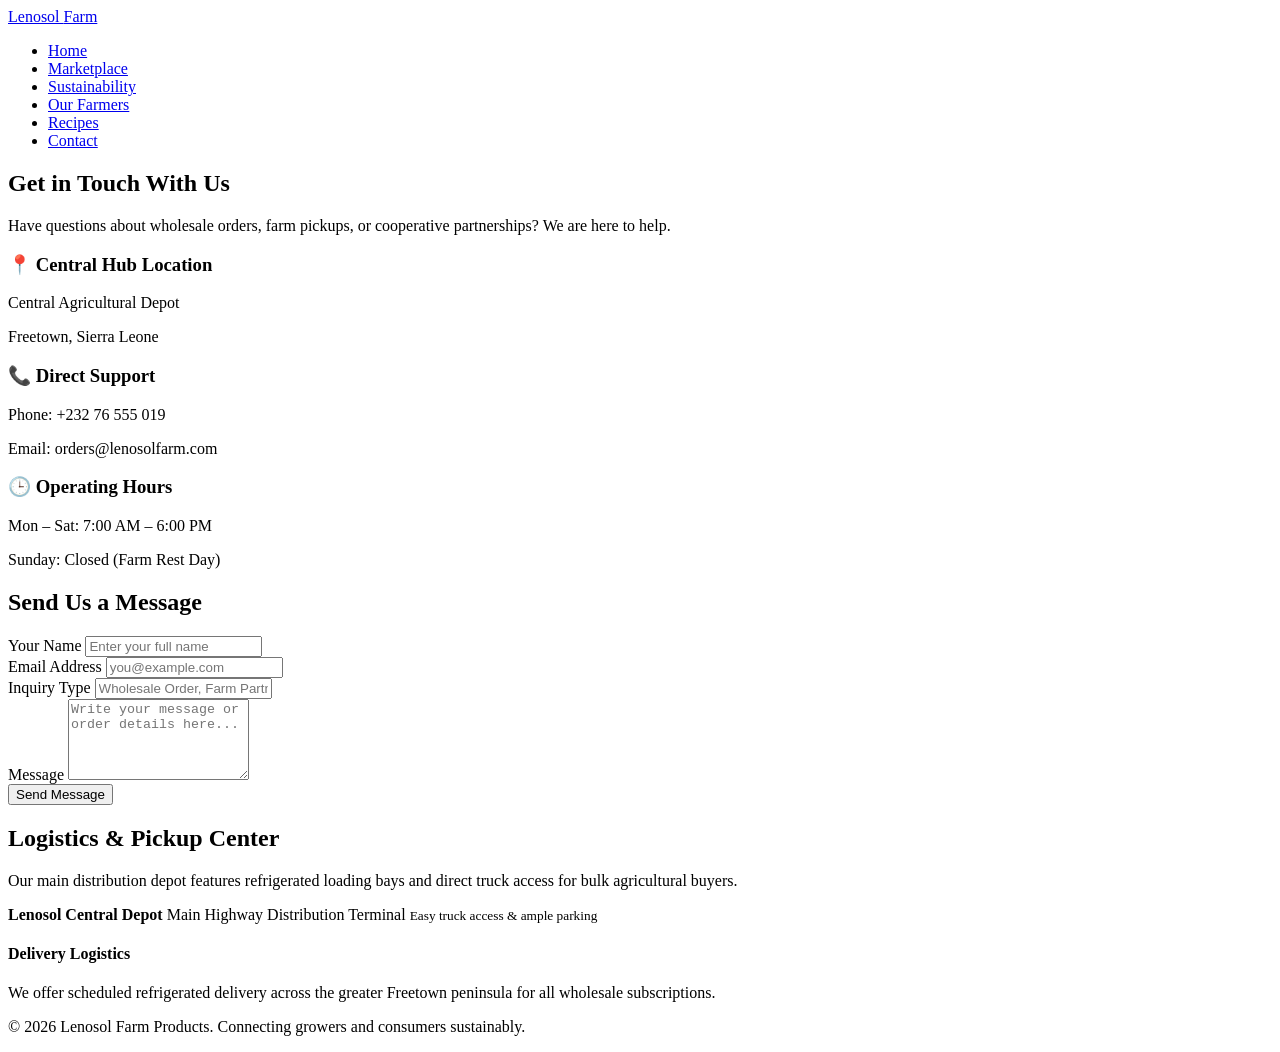
==== contact.html @ 96709413 "add contact page and css file" ====
<!doctype html>
<html lang="en">
  <head>
    <meta charset="UTF-8" />
    <meta name="viewport" content="width=device-width, initial-scale=1.0" />
    <title>Contact Us | Lenosol Farm Products</title>
    <link rel="stylesheet" href="css/contact.css" />
  </head>
  <body>
    <!-- Sticky Navbar -->
    <header class="navbar">
      <div class="container nav-container">
        <a href="index.html" class="logo">Lenosol <span>Farm</span></a>
        <nav>
          <ul class="nav-links">
            <li><a href="index.html">Home</a></li>
            <li><a href="marketplace.html">Marketplace</a></li>
            <li><a href="sustainability.html">Sustainability</a></li>
            <li><a href="farmers.html">Our Farmers</a></li>
            <li><a href="recipes.html">Recipes</a></li>
            <li><a href="contact.html" class="active">Contact</a></li>
          </ul>
        </nav>
      </div>
    </header>

    <!-- Section 1: Contact Banner -->
    <section class="contact-banner">
      <div class="container">
        <h1>Get in Touch With Us</h1>
        <p>
          Have questions about wholesale orders, farm pickups, or cooperative
          partnerships? We are here to help.
        </p>
      </div>
    </section>

    <!-- Section 2: Info Cards & Hours -->
    <section class="info-cards-section">
      <div class="container info-grid">
        <div class="info-card">
          <h3>📍 Central Hub Location</h3>
          <p>Central Agricultural Depot</p>
          <p>Freetown, Sierra Leone</p>
        </div>
        <div class="info-card">
          <h3>📞 Direct Support</h3>
          <p>Phone: +232 76 555 019</p>
          <p>Email: orders@lenosolfarm.com</p>
        </div>
        <div class="info-card">
          <h3>🕒 Operating Hours</h3>
          <p>Mon – Sat: 7:00 AM – 6:00 PM</p>
          <p>Sunday: Closed (Farm Rest Day)</p>
        </div>
      </div>
    </section>

    <!-- Section 3: Inquiry & Order Form -->
    <section class="message-section">
      <div class="container message-grid">
        <div class="form-container">
          <h2>Send Us a Message</h2>
          <form action="#" method="post">
            <div class="input-group">
              <label for="name">Your Name</label>
              <input
                type="text"
                id="name"
                name="name"
                placeholder="Enter your full name"
                required
              />
            </div>
            <div class="input-group">
              <label for="email">Email Address</label>
              <input
                type="email"
                id="email"
                name="email"
                placeholder="you@example.com"
                required
              />
            </div>
            <div class="input-group">
              <label for="subject">Inquiry Type</label>
              <input
                type="text"
                id="subject"
                name="subject"
                placeholder="Wholesale Order, Farm Partnership, General"
                required
              />
            </div>
            <div class="input-group">
              <label for="message">Message</label>
              <textarea
                id="message"
                name="message"
                rows="5"
                placeholder="Write your message or order details here..."
                required
              ></textarea>
            </div>
            <button type="submit" class="btn-send">Send Message</button>
          </form>
        </div>

        <!-- Section 4: Hub Directions & Logistics -->
        <div class="location-box">
          <h2>Logistics & Pickup Center</h2>
          <p>
            Our main distribution depot features refrigerated loading bays and
            direct truck access for bulk agricultural buyers.
          </p>
          <div class="map-placeholder">
            <div class="map-pin">
              <strong>Lenosol Central Depot</strong>
              <span>Main Highway Distribution Terminal</span>
              <small>Easy truck access & ample parking</small>
            </div>
          </div>
          <div class="transport-notes">
            <h4>Delivery Logistics</h4>
            <p>
              We offer scheduled refrigerated delivery across the greater
              Freetown peninsula for all wholesale subscriptions.
            </p>
          </div>
        </div>
      </div>
    </section>

    <!-- Footer -->
    <footer class="footer">
      <div class="container">
        <p>
          &copy; 2026 Lenosol Farm Products. Connecting growers and consumers
          sustainably.
        </p>
      </div>
    </footer>
  </body>
</html>
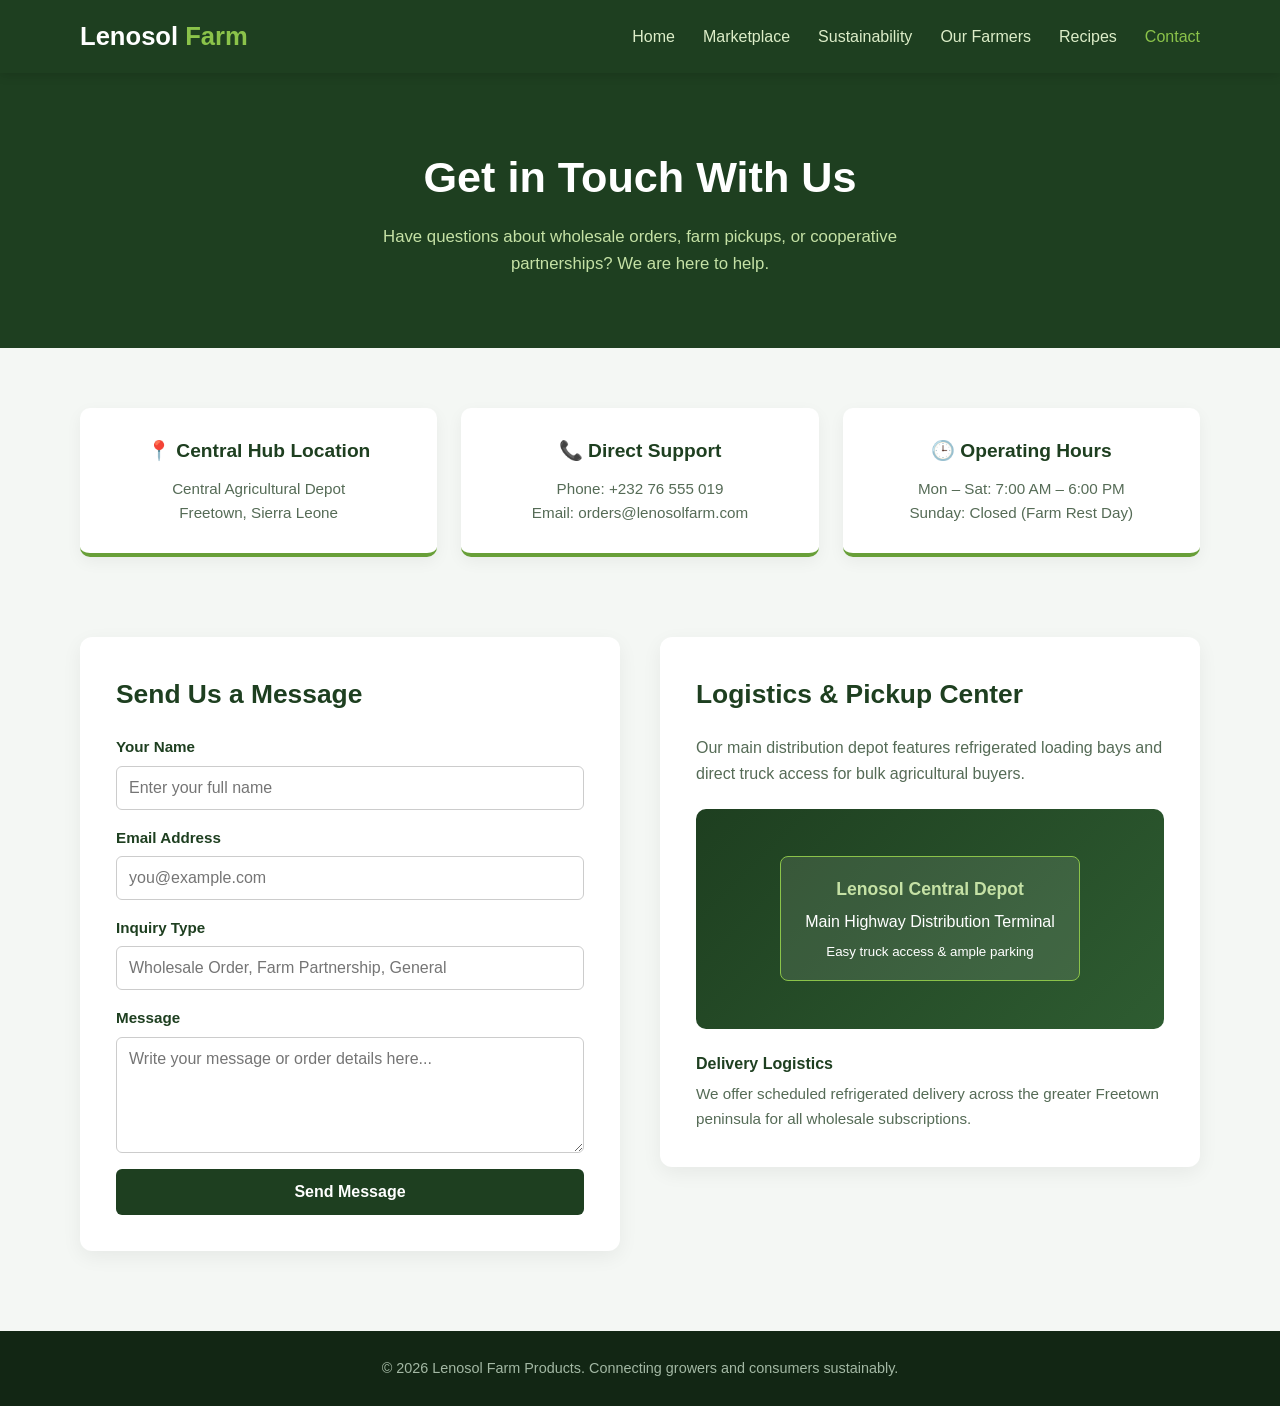
==== commit ab7099d8: "Add form spree API to the contact form" ====
--- a/contact.html
+++ b/contact.html
@@ -61,7 +61,7 @@
       <div class="container message-grid">
         <div class="form-container">
           <h2>Send Us a Message</h2>
-          <form action="#" method="post">
+          <form action="https://formspree.io/f/xzerazlj" method="post">
             <div class="input-group">
               <label for="name">Your Name</label>
               <input
--- a/css/contact.css
+++ b/css/contact.css
@@ -0,0 +1,246 @@
+* {
+  margin: 0;
+  padding: 0;
+  box-sizing: border-box;
+}
+
+body {
+  font-family: 'Segoe UI', Tahoma, Geneva, Verdana, sans-serif;
+  background-color: #f4f7f4;
+  color: #2b3e30;
+  line-height: 1.6;
+}
+
+.container {
+  width: 90%;
+  max-width: 1120px;
+  margin: 0 auto;
+}
+
+/* Sticky Navbar */
+.navbar {
+  position: sticky;
+  top: 0;
+  z-index: 1000;
+  background-color: #1e3f20;
+  padding: 16px 0;
+  box-shadow: 0 2px 10px rgba(0, 0, 0, 0.15);
+}
+
+.nav-container {
+  display: flex;
+  justify-content: space-between;
+  align-items: center;
+}
+
+.logo {
+  font-size: 1.6rem;
+  font-weight: 700;
+  color: #ffffff;
+  text-decoration: none;
+}
+
+.logo span {
+  color: #8bc34a;
+}
+
+.nav-links {
+  list-style: none;
+  display: flex;
+  gap: 28px;
+}
+
+.nav-links a {
+  color: #dcedc8;
+  text-decoration: none;
+  font-weight: 500;
+  transition: color 0.3s ease;
+}
+
+.nav-links a:hover,
+.nav-links a.active {
+  color: #8bc34a;
+}
+
+/* Section 1: Banner */
+.contact-banner {
+  background-color: #1e3f20;
+  color: #ffffff;
+  text-align: center;
+  padding: 70px 20px;
+}
+
+.contact-banner h1 {
+  font-size: 2.7rem;
+  margin-bottom: 12px;
+}
+
+.contact-banner p {
+  color: #c5e1a5;
+  max-width: 620px;
+  margin: 0 auto;
+  font-size: 1.05rem;
+}
+
+/* Section 2: Info Cards */
+.info-cards-section {
+  padding: 60px 0 30px;
+}
+
+.info-grid {
+  display: grid;
+  grid-template-columns: repeat(auto-fit, minmax(260px, 1fr));
+  gap: 24px;
+}
+
+.info-card {
+  background: #ffffff;
+  padding: 28px;
+  border-radius: 10px;
+  text-align: center;
+  box-shadow: 0 5px 16px rgba(0, 0, 0, 0.05);
+  border-bottom: 4px solid #689f38;
+}
+
+.info-card h3 {
+  color: #1e3f20;
+  margin-bottom: 10px;
+  font-size: 1.2rem;
+}
+
+.info-card p {
+  color: #556b56;
+  font-size: 0.95rem;
+}
+
+/* Sections 3 & 4: Form & Map */
+.message-section {
+  padding: 50px 0 80px;
+}
+
+.message-grid {
+  display: grid;
+  grid-template-columns: repeat(auto-fit, minmax(320px, 1fr));
+  gap: 40px;
+  align-items: start;
+}
+
+.form-container,
+.location-box {
+  background: #ffffff;
+  padding: 36px;
+  border-radius: 12px;
+  box-shadow: 0 6px 20px rgba(0, 0, 0, 0.06);
+}
+
+.form-container h2,
+.location-box h2 {
+  color: #1e3f20;
+  margin-bottom: 20px;
+  font-size: 1.65rem;
+}
+
+.input-group {
+  display: flex;
+  flex-direction: column;
+  margin-bottom: 16px;
+}
+
+.input-group label {
+  font-weight: 600;
+  margin-bottom: 6px;
+  color: #1e3f20;
+  font-size: 0.95rem;
+}
+
+.input-group input,
+.input-group textarea {
+  padding: 12px;
+  border: 1px solid #cccccc;
+  border-radius: 6px;
+  font-size: 1rem;
+  font-family: inherit;
+}
+
+.input-group input:focus,
+.input-group textarea:focus {
+  outline: none;
+  border-color: #689f38;
+}
+
+.btn-send {
+  background-color: #1e3f20;
+  color: #ffffff;
+  border: none;
+  padding: 14px 26px;
+  font-size: 1rem;
+  font-weight: 600;
+  border-radius: 6px;
+  cursor: pointer;
+  width: 100%;
+  transition: background 0.3s ease;
+}
+
+.btn-send:hover {
+  background-color: #689f38;
+}
+
+/* Section 4: Location Box */
+.location-box > p {
+  color: #556b56;
+  margin-bottom: 22px;
+}
+
+.map-placeholder {
+  background: linear-gradient(135deg, #1e3f20 0%, #2e5c31 100%);
+  color: #ffffff;
+  height: 220px;
+  border-radius: 10px;
+  display: flex;
+  align-items: center;
+  justify-content: center;
+  text-align: center;
+  padding: 20px;
+  margin-bottom: 22px;
+}
+
+.map-pin {
+  display: flex;
+  flex-direction: column;
+  gap: 6px;
+  background: rgba(255, 255, 255, 0.1);
+  padding: 18px 24px;
+  border-radius: 8px;
+  border: 1px solid #8bc34a;
+}
+
+.map-pin strong {
+  color: #c5e1a5;
+  font-size: 1.1rem;
+}
+
+.transport-notes h4 {
+  color: #1e3f20;
+  margin-bottom: 6px;
+}
+
+.transport-notes p {
+  color: #556b56;
+  font-size: 0.95rem;
+}
+
+/* Footer */
+.footer {
+  background-color: #122614;
+  color: #a3b8a4;
+  text-align: center;
+  padding: 26px 0;
+  font-size: 0.9rem;
+}
+
+@media (max-width: 768px) {
+  .nav-container {
+    flex-direction: column;
+    gap: 12px;
+  }
+}
